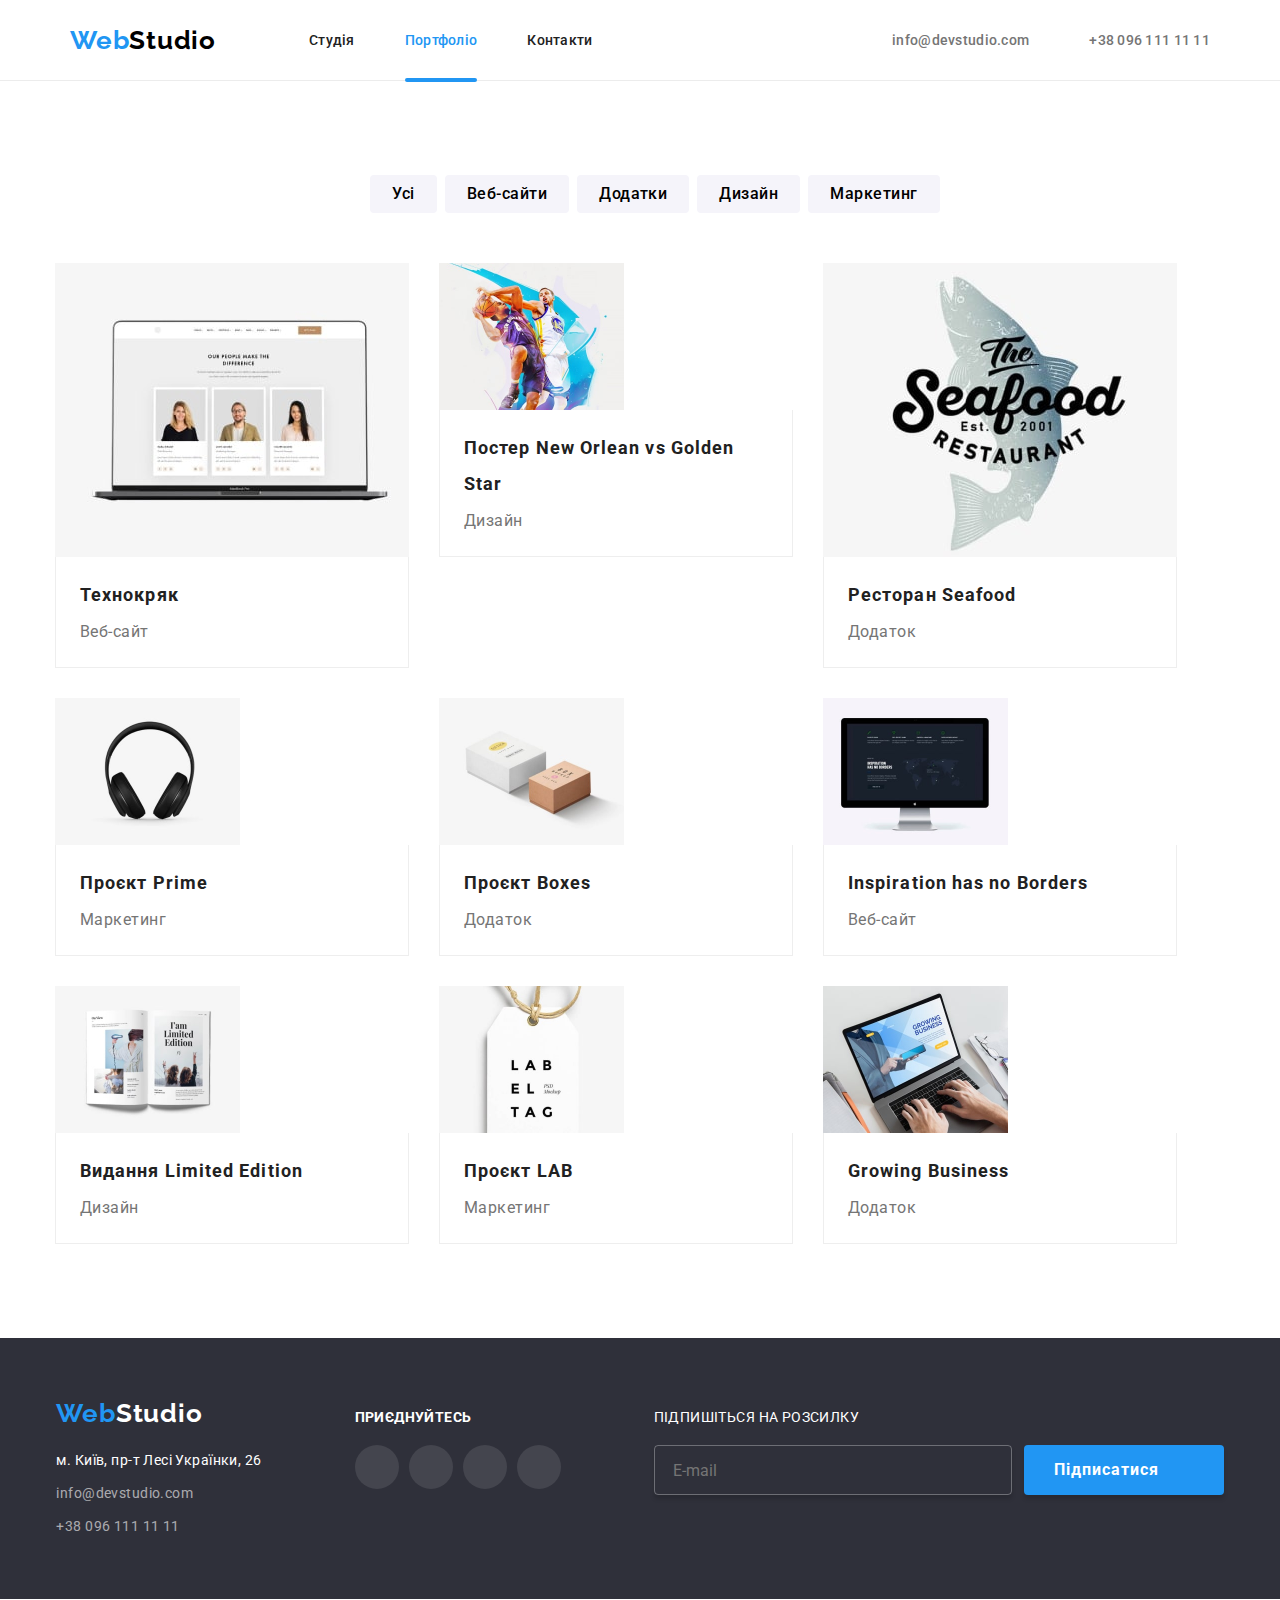
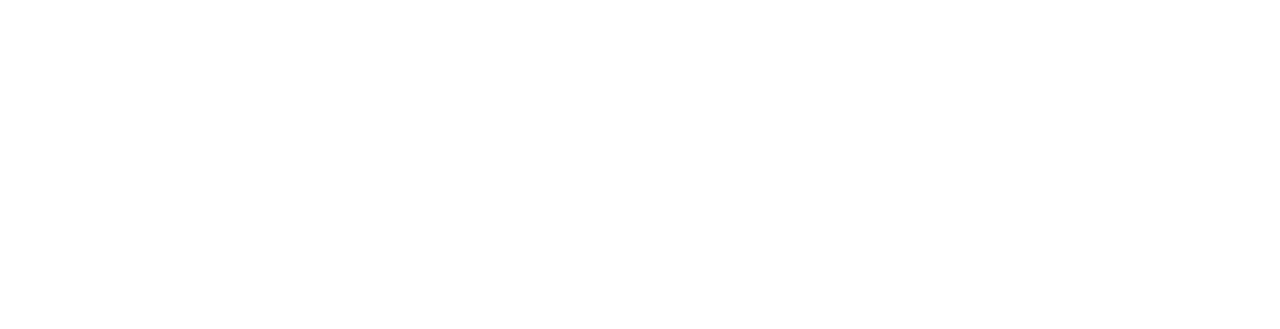
==== potfolio.html @ 46009d40 "udp img" ====
<!DOCTYPE html>
<html lang="uk">

<head>
  <meta charset="UTF-8" />
  <meta http-equiv="X-UA-Compatible" content="IE=edge" />
  <meta name="viewport" content="width=device-width, initial-scale=1.0" />
  <title>Portfolio</title>
  <link rel="preconnect" href="https://fonts.googleapis.com" />
  <link rel="preconnect" href="https://fonts.gstatic.com" crossorigin />
  <link href="https://fonts.googleapis.com/css2?family=Raleway:wght@700&family=Roboto:wght@400;500;700;900&display=swap"
    rel="stylesheet" />
  <link rel="stylesheet" href="https://cdnjs.cloudflare.com/ajax/libs/modern-normalize/1.1.0/modern-normalize.min.css">
  <link rel="stylesheet" href="./css/main.min.css" />
</head>

<body>
  <header class="header">
    <div class="container header__container">
      <nav class="nav">
        <a href="./index.html" class="logo"><span class="logo-element">Web</span>Studio</a>
        <ul class="nav__list">
          <li><a class="nav__link" href="./index.html">Студія</a></li>
          <li>
            <a class="nav__link nav__link--current" href="./potfolio.html">Портфоліо</a>
          </li>
          <li><a class="nav__link" href="">Контакти</a></li>
        </ul>
      </nav>
      <ul class="contacts list">
        <li class="contacts__item">
          <a class="contacts__link link" href="mailto:info@devstudio.com">
            <svg class="contacts__icon--mail" width="16" height="12">
              <use href="./images/icons.svg#icon-envelope"></use>
            </svg>info@devstudio.com</a>
        </li>
        <li class="contacts__item">
          <a class="contacts__link link phone" href="tel:+380961111111">
            <svg class="contacts__icon--phone" width="10" height="16">
              <use href="./images/icons.svg#icon-smartphone"></use>
            </svg>+38 096 111 11 11</a>
        </li>
      </ul>
    </div>
  </header>
  <main>
    <section class="portfolio">
      <div class="container">
        <div class="nav-list__wrap">
          <h1 class="hide">Портфоліо</h1>
          <ul class="nav-list">
            <li><button class="btn all" type="button">Усі</button></li>
            <li><button class="btn" type="button">Веб-сайти</button></li>
            <li><button class="btn" type="button">Додатки</button></li>
            <li><button class="btn" type="button">Дизайн</button></li>
            <li><button class="btn" type="button">Маркетинг</button></li>
          </ul>
        </div>
        <ul class="portfolio-list">
          <li class="portfolio-item">
            <a class="portfolio-link" href="#" target="_blank" rel="noopener noreferrer">

              <div class="img-box">
                <picture>
                  <source srcset="./images/portfolio/project-1-desk.jpg 1x,
                  ./images/portfolio/project-1-desk@2x.jpg 2x" media="(min-width: 1200px)">
                  <source srcset="./images/portfolio/project-1-tab.jpg 1x, 
                  ./images/portfolio/project-1-tab@2x.jpg 2x" media="(min-width: 768px)">
                  <source srcset="./images/portfolio/project-1-mob.jpg 1x,
                  ./images/portfolio/project-1-mob@2x.jpg 2x" media="(max-width: 767px)">
                  <img class="portfolio-img" src="./images/portfolio/project-1-mob@2x.jpg" alt="Приклад портфоліо-1" />
                </picture>

                <div class="overlay">
                  <p class="overlay-text">
                    Ресурс пропонує комплексні пропозиції з різним рівнем функціоналу та сервісів. Все це дозволить
                    відвідувачу отримати
                    вичерпні відомості про компанію чи приватну особу.
                  </p>
                </div>
              </div>

              <div class="portfolio-info">
                <h2 class="portfolio-title">Технокряк</h2>
                <p class="portfolio-text">Веб-сайт</p>
              </div>
            </a>
          </li>
          <li class="portfolio-item">
            <a class="portfolio-link" href="#" target="_blank" rel="noopener noreferrer">
              <div class="img-box">
                <picture>
                  <source srcset="./images/portfolio/project-2-desk.jpg 1x,
                  ./images/portfolio/project-2-desk.jpg 2x" media="(min-width: 1200px)">
                  <source srcset="./images/portfolio/project-2-tab.jpg 1x,
                  ./images/portfolio/project-2-tab@2x.jpg 2x" media="(min-width: 768px)">
                  <source srcset="./images/portfolio/project-2-mob.jpg 1x,
                  ./images/portfolio/project-2-mob@2x.jpg 2x" media="(max-width: 767px)">
                  <img class="portfolio-img" src="./images/portfolio/project-2-mob@2x.jpg" alt="Приклад портфоліо-2" />
                </picture>
                <div class="overlay">
                  <p class="overlay-text">
                    Ресурс пропонує комплексні пропозиції з різним рівнем функціоналу та сервісів. Все це дозволить
                    відвідувачу отримати
                    вичерпні відомості про компанію чи приватну особу.
                  </p>
                </div>
              </div>
              <div class="portfolio-info">
                <h2 class="portfolio-title">Постер New Orlean vs Golden Star</h2>
                <p class="portfolio-text">Дизайн</p>
              </div>
            </a>
          </li>
          <li class="portfolio-item">
            <a class="portfolio-link" href="#" target="_blank" rel="noopener noreferrer">
              <div class="img-box">
                <picture>
                  <source srcset="./images/portfolio/project-3-desk.jpg 1x,
                  ./images/portfolio/project-3-desk@2x.jpg 2x" media="(min-width: 1200px)">
                  <source srcset="./images/portfolio/project-3-tab.jpg 1x,
                  ./images/portfolio/project-3-tab@2x.jpg 2x" media="(min-width: 768px)">
                  <source srcset="./images/portfolio/project-3-mob.jpg 1x,
                  ./images/portfolio/project-3-mob@2x.jpg 2x" media="(max-width: 767px)">
                  <img class="portfolio-img" src="./images/portfolio/project-3-mob@2x.jpg" alt="Приклад портфоліо-3" />
                </picture>
                <div class="overlay">
                  <p class="overlay-text">
                    Ресурс пропонує комплексні пропозиції з різним рівнем функціоналу та сервісів. Все це дозволить
                    відвідувачу отримати
                    вичерпні відомості про компанію чи приватну особу.
                  </p>
                </div>
              </div>
              <div class="portfolio-info">
                <h2 class="portfolio-title">Ресторан Seafood</h2>
                <p class="portfolio-text">Додаток</p>
              </div>
            </a>
          </li>
          <li class="portfolio-item">
            <a class="portfolio-link" href="#" target="_blank" rel="noopener noreferrer">
              <div class="img-box">
                <picture>
                  <source srcset="./images/portfolio/project-4-desk.jpg 1x,
                                  ./images/portfolio/project-4-desk.jpg 2x" media="(min-width: 1200px)">
                  <source srcset="./images/portfolio/project-4-tab.jpg 1x,
                                  ./images/portfolio/project-4-tab@2x.jpg 2x" media="(min-width: 768px)">
                  <source srcset="./images/portfolio/project-4-mob.jpg 1x,
                                  ./images/portfolio/project-4-mob@2x.jpg 2x" media="(max-width: 767px)">
                  <img class="portfolio-img" src="./images/portfolio/project-4-mob@2x.jpg" alt="Приклад портфоліо-4" />
                </picture>
                <div class="overlay">
                  <p class="overlay-text">
                    Ресурс пропонує комплексні пропозиції з різним рівнем функціоналу та сервісів. Все це дозволить
                    відвідувачу отримати
                    вичерпні відомості про компанію чи приватну особу.
                  </p>
                </div>
              </div>
              <div class="portfolio-info">
                <h2 class="portfolio-title">Проєкт Prime</h2>
                <p class="portfolio-text">Маркетинг</p>
              </div>
            </a>
          </li>
          <li class="portfolio-item">
            <a class="portfolio-link" href="#" target="_blank" rel="noopener noreferrer">
              <div class="img-box">
                <picture>
                  <source srcset="./images/portfolio/project-5-desk.jpg 1x,
                                  ./images/portfolio/project-5-desk.jpg 2x" media="(min-width: 1200px)">
                  <source srcset="./images/portfolio/project-5-tab.jpg 1x,
                                  ./images/portfolio/project-5-tab@2x.jpg 2x" media="(min-width: 768px)">
                  <source srcset="./images/portfolio/project-5-mob.jpg 1x,
                                  ./images/portfolio/project-5-mob@2x.jpg 2x" media="(max-width: 767px)">
                  <img class="portfolio-img" src="./images/portfolio/project-5-mob@2x.jpg" alt="Приклад портфоліо-5" />
                </picture>
                <div class="overlay">
                  <p class="overlay-text">
                    Ресурс пропонує комплексні пропозиції з різним рівнем функціоналу та сервісів. Все це дозволить
                    відвідувачу отримати
                    вичерпні відомості про компанію чи приватну особу.
                  </p>
                </div>
              </div>
              <div class="portfolio-info">
                <h2 class="portfolio-title">Проєкт Boxes</h2>
                <p class="portfolio-text">Додаток</p>
              </div>
            </a>
          </li>
          <li class="portfolio-item">
            <a class="portfolio-link" href="#" target="_blank" rel="noopener noreferrer">
              <div class="img-box">
                <picture>
                  <source srcset="./images/portfolio/project-6-desk.jpg 1x,
                                  ./images/portfolio/project-6-desk.jpg 2x" media="(min-width: 1200px)">
                  <source srcset="./images/portfolio/project-6-tab.jpg 1x,
                                  ./images/portfolio/project-6-tab@2x.jpg 2x" media="(min-width: 768px)">
                  <source srcset="./images/portfolio/project-6-mob.jpg 1x,
                                  ./images/portfolio/project-6-mob@2x.jpg 2x" media="(max-width: 767px)">
                  <img class="portfolio-img" src="./images/portfolio/project-6-mob@2x.jpg" alt="Приклад портфоліо-6" />
                </picture>
                <div class="overlay">
                  <p class="overlay-text">
                    Ресурс пропонує комплексні пропозиції з різним рівнем функціоналу та сервісів. Все це дозволить
                    відвідувачу отримати
                    вичерпні відомості про компанію чи приватну особу.
                  </p>
                </div>
              </div>
              <div class="portfolio-info">
                <h2 class="portfolio-title">Inspiration has no Borders</h2>
                <p class="portfolio-text">Веб-сайт</p>
              </div>
            </a>
          </li>
          <li class="portfolio-item">
            <a class="portfolio-link" href="#" target="_blank" rel="noopener noreferrer">
              <div class="img-box">
                <picture>
                  <source srcset="./images/portfolio/project-7-desk.jpg 1x,
                                  ./images/portfolio/project-7-desk.jpg 2x" media="(min-width: 1200px)">
                  <source srcset="./images/portfolio/project-7-tab.jpg 1x,
                                  ./images/portfolio/project-7-tab@2x.jpg 2x" media="(min-width: 768px)">
                  <source srcset="./images/portfolio/project-7-mob.jpg 1x,
                                  ./images/portfolio/project-7-mob@2x.jpg 2x" media="(max-width: 767px)">
                  <img class="portfolio-img" src="./images/portfolio/project-7-mob@2x.jpg" alt="Приклад портфоліо-7" />
                </picture>
                <div class="overlay">
                  <p class="overlay-text">
                    Ресурс пропонує комплексні пропозиції з різним рівнем функціоналу та сервісів. Все це дозволить
                    відвідувачу отримати
                    вичерпні відомості про компанію чи приватну особу.
                  </p>
                </div>
              </div>
              <div class="portfolio-info">
                <h2 class="portfolio-title">Видання Limited Edition</h2>
                <p class="portfolio-text">Дизайн</p>
              </div>
            </a>
          </li>
          <li class="portfolio-item">
            <a class="portfolio-link" href="#" target="_blank" rel="noopener noreferrer">
              <div class="img-box">
                <picture>
                  <source srcset="./images/portfolio/project-8-desk.jpg 1x,
                                  ./images/portfolio/project-8-desk.jpg 2x" media="(min-width: 1200px)">
                  <source srcset="./images/portfolio/project-8-tab.jpg 1x,
                                  ./images/portfolio/project-8-tab@2x.jpg 2x" media="(min-width: 768px)">
                  <source srcset="./images/portfolio/project-8-mob.jpg 1x,
                                  ./images/portfolio/project-8-mob@2x.jpg 2x" media="(max-width: 767px)">
                  <img class="portfolio-img" src="./images/portfolio/project-8-mob@2x.jpg" alt="Приклад портфоліо-8" />
                </picture>
                <div class="overlay">
                  <p class="overlay-text">
                    Ресурс пропонує комплексні пропозиції з різним рівнем функціоналу та сервісів. Все це дозволить
                    відвідувачу отримати
                    вичерпні відомості про компанію чи приватну особу.
                  </p>
                </div>
              </div>
              <div class="portfolio-info">
                <h2 class="portfolio-title">Проєкт LAB</h2>
                <p class="portfolio-text">Маркетинг</p>
              </div>
            </a>
          </li>
          <li class="portfolio-item">
            <a class="portfolio-link" href="#" target="_blank" rel="noopener noreferrer">
              <div class="img-box">
                <picture>
                  <source srcset="./images/portfolio/project-9-desk.jpg 1x,
                                  ./images/portfolio/project-9-desk.jpg 2x" media="(min-width: 1200px)">
                  <source srcset="./images/portfolio/project-9-tab.jpg 1x,
                                  ./images/portfolio/project-9-tab@2x.jpg 2x" media="(min-width: 768px)">
                  <source srcset="./images/portfolio/project-9-mob.jpg 1x,
                                  ./images/portfolio/project-9-mob@2x.jpg 2x" media="(max-width: 767px)">
                  <img class="portfolio-img" src="./images/portfolio/project-9-mob@2x.jpg" alt="Приклад портфоліо-9" />
                </picture>
                <div class="overlay">
                  <p class="overlay-text">
                    Ресурс пропонує комплексні пропозиції з різним рівнем функціоналу та сервісів. Все це дозволить
                    відвідувачу отримати
                    вичерпні відомості про компанію чи приватну особу.
                  </p>
                </div>
              </div>
              <div class="portfolio-info">
                <h2 class="portfolio-title">Growing Business</h2>
                <p class="portfolio-text">Додаток</p>
              </div>
            </a>
          </li>
        </ul>
      </div>
    </section>
  </main>
  <footer>
    <div class="container footer-wrap">
      <div class="footer-address">
        <a href="./index.html" class="logo"><span class="logo-element">Web</span>Studio</a>
        <address>
          <ul>
            <li class="address-item">
              <a class="address-text" href="http://goo.gl/maps/aDWPR8k3EnFLF5JeA" target="_blank"
                rel="noopener noreferrer">м. Київ, пр-т Лесі Українки, 26</a>
            </li>
            <li class="address-item">
              <a class="address-link" href="mailto:info@devstudio.com">info@devstudio.com</a>
            </li>
            <li class="address-item">
              <a class="address-link" href="tel:+380961111111">+38 096 111 11 11</a>
            </li>
          </ul>
        </address>
      </div>
      <div class="footer-socials">
        <h3 class="footer-subtitle">приєднуйтесь</h3>
        <ul class="footer-socials-list">
          <li class="footer-socials-item">
            <a class="footer-socials-link" href="#" target="_blank" rel="noopener noreferrer">
              <svg class="footer-socials-icon">
                <use href="./images/icons.svg#icon-instagram"></use>
              </svg>
            </a>
          </li>
          <li class="footer-socials-item">
            <a class="footer-socials-link" href="#" target="_blank" rel="noopener noreferrer">
              <svg class="footer-socials-icon">
                <use href="./images/icons.svg#icon-twitter"></use>
              </svg>
            </a>
          </li>
          <li class="footer-socials-item">
            <a class="footer-socials-link" href="#" target="_blank" rel="noopener noreferrer">
              <svg class="footer-socials-icon">
                <use href="./images/icons.svg#icon-facebook"></use>
              </svg>
            </a>
          </li>
          <li class="footer-socials-item">
            <a class="footer-socials-link" href="#" target="_blank" rel="noopener noreferrer">
              <svg class="footer-socials-icon">
                <use href="./images/icons.svg#icon-linkedin"></use>
              </svg>
            </a>
          </li>
        </ul>
      </div>
      <!-- signup form  -->
      <div>
        <p class="footer-subtitle">Підпишіться на розсилку</p>
        <form class="signup-field" name="signup-form">
          <input type="email" aria-label="email" class="signup-input" name="email" placeholder="E-mail">
          <button class="signup-button" type="submit">Підписатися
            <svg class="sign-icon">
              <use href="./images/icons.svg#icon-send"></use>
            </svg>
          </button>
        </form>
      </div>
    </div>
  </footer>
</body>

</html>
---- css/main.min.css ----
ul{padding:0;margin:0;list-style-type:none}h1,h2,h3,h4,h5,h6,p{margin:0}img{display:block}a{text-decoration:none}.hide{border:0;clip:rect(1px, 1px, 1px, 1px);-webkit-clip-path:inset(50%);clip-path:inset(50%);height:1px;margin:-1px;overflow:hidden;padding:0;position:absolute;width:1px;word-wrap:normal !important}:root{--primary-bcg-color: #ffffff;--secondary-bcg-color: #f5f4fa;--accent-bcg-color: #2f303a;--accent: #2196f3;--border-element: #ECECEC;--border-second-element: #EEEEEE;--text-black-color: #000000;--text-grey-color: #212121;--text-lightgrey-color: #757575;--text-white-color: #ffffff;--text-white-opacity: rgba(255, 255, 255, 0.6);--elemnt-color: #AFB1B8;--elemnt-color-secondary: rgba(255, 255, 255, 0.1);--elemnt-white-color: #ffffff;--elemnt-grey-color: #757575;--backdrop-bg: rgba(0, 0, 0, 0.2);--overlay: rgba(33, 150, 243, 0.9)}body{background-color:var(--primary-bcg-color);color:var(--text-lightgrey-color);font-family:"Roboto",sans-serif}.container{width:100%;padding-left:15px;padding-right:15px;margin:0 auto}@media screen and (min-width: 480px){.container{width:480px}}@media screen and (min-width: 768px){.container{width:768px}}@media screen and (min-width: 1200px){.container{width:1200px}}.logo{margin-right:93px;color:var(--text-black-color);font-family:"Raleway",sans-serif;font-weight:700;font-size:24px;line-height:1.1666;letter-spacing:.03em}@media screen and (min-width: 1200px){.logo{font-weight:700;font-size:26px;line-height:1.1923;letter-spacing:.03em}}.logo-element{color:var(--accent)}footer .logo{display:-webkit-box;display:-ms-flexbox;display:flex;-webkit-box-pack:center;-ms-flex-pack:center;justify-content:center;margin-bottom:20px;margin-right:0;color:var(--text-white-color)}@media screen and (min-width: 1200px){footer .logo{display:block}}.hero__button{display:block;min-width:200px;height:50px;margin:0 auto;font-family:inherit;font-weight:700;font-size:16px;line-height:1.875;background-color:var(--accent);color:var(--text-white-color);border:none;cursor:pointer;border-radius:4px;-webkit-box-shadow:0px 4px 4px rgba(0,0,0,.15);box-shadow:0px 4px 4px rgba(0,0,0,.15)}.signup-button{display:-webkit-box;display:-ms-flexbox;display:flex;-webkit-box-align:center;-ms-flex-align:center;align-items:center;-webkit-box-pack:center;-ms-flex-pack:center;justify-content:center;min-width:200px;height:50px;margin:0;background:var(--accent);-webkit-box-shadow:0px 4px 4px rgba(0,0,0,.15);box-shadow:0px 4px 4px rgba(0,0,0,.15);border-radius:4px;border:rgba(0,0,0,0);font-family:inherit;font-weight:700;font-size:16px;line-height:1.875;text-align:center;letter-spacing:.06em;color:var(--text-white-color)}.close-btn{position:absolute;top:8px;right:8px;display:-webkit-box;display:-ms-flexbox;display:flex;width:30px;height:30px;-webkit-box-pack:center;-ms-flex-pack:center;justify-content:center;-webkit-box-align:center;-ms-flex-align:center;align-items:center;background-color:var(--primary-bcg-color);border:1px solid rgba(0,0,0,.1);border-radius:50%;cursor:pointer}.submit-button{display:block;min-width:200px;height:50px;margin:0;background:var(--accent);-webkit-box-shadow:0px 4px 4px rgba(0,0,0,.15);box-shadow:0px 4px 4px rgba(0,0,0,.15);border-radius:4px;border:rgba(0,0,0,0);font-family:inherit;font-weight:700;font-size:16px;line-height:1.875;text-align:center;letter-spacing:.06em;color:var(--text-white-color);cursor:pointer}.title{margin-bottom:30px;font-weight:700;font-size:28px;line-height:1.1428;letter-spacing:.03em;text-align:center;color:var(--text-grey-color)}@media screen and (min-width: 1200px){.title{margin-bottom:50px;font-weight:700;font-size:36px;line-height:1.1666;letter-spacing:.03em}}.icon-antenna::before{background-image:url(../images/antenna.svg);background-repeat:no-repeat;background-position:center}.icon-clock::before{background-image:url(../images/clock.svg);background-repeat:no-repeat;background-position:center}.icon-diagram::before{background-image:url(../images/diagram.svg);background-repeat:no-repeat;background-position:center}.icon-astronaut::before{background-image:url(../images/astronaut.svg);background-repeat:no-repeat;background-position:center}.sign-icon{margin-left:10px;width:24px;height:24px;fill:currentColor}.close-btn-icon{width:18px;height:18px;fill:currentColor;-webkit-transition-property:fill;transition-property:fill;-webkit-transition-duration:250ms;transition-duration:250ms;-webkit-transition-timing-function:cubic-bezier(0.4, 0, 0.2, 1);transition-timing-function:cubic-bezier(0.4, 0, 0.2, 1)}.close-btn-icon:hover,.close-btn-icon:focus{fill:var(--accent)}.modal-icon{position:absolute;left:12px;top:50%;-webkit-transition-property:fill;transition-property:fill;-webkit-transition-duration:250ms;transition-duration:250ms;-webkit-transition-timing-function:cubic-bezier(0.4, 0, 0.2, 1);transition-timing-function:cubic-bezier(0.4, 0, 0.2, 1)}.modal-input:focus+.modal-icon{fill:var(--accent)}.socials{display:-webkit-box;display:-ms-flexbox;display:flex;-webkit-box-pack:center;-ms-flex-pack:center;justify-content:center;gap:10px}.socials__item{width:44px;height:44px;border-radius:50%}.socials__link{width:100%;height:100%;display:-webkit-box;display:-ms-flexbox;display:flex;-webkit-box-align:center;-ms-flex-align:center;align-items:center;-webkit-box-pack:center;-ms-flex-pack:center;justify-content:center;color:var(--elemnt-color);border-radius:50%;-webkit-transition-property:background-color,color;transition-property:background-color,color;-webkit-transition-duration:250ms;transition-duration:250ms;-webkit-transition-timing-function:cubic-bezier(0.4, 0, 0.2, 1);transition-timing-function:cubic-bezier(0.4, 0, 0.2, 1)}.socials__link:hover,.socials__link:focus{background-color:var(--accent)}.socials__icon{width:20px;height:20px;fill:currentColor}.socials__link:hover .socials__icon,.socials__link:focus .socials__icon{fill:var(--elemnt-white-color)}.footer-socials-list{display:-webkit-box;display:-ms-flexbox;display:flex;gap:10px}.footer-socials-item{width:44px;height:44px}.footer-socials-link{display:block;width:100%;height:100%;display:-webkit-box;display:-ms-flexbox;display:flex;-webkit-box-align:center;-ms-flex-align:center;align-items:center;-webkit-box-pack:center;-ms-flex-pack:center;justify-content:center;border-radius:50%;background-color:var(--elemnt-color-secondary);-webkit-transition-property:background-color;transition-property:background-color;-webkit-transition-duration:250ms;transition-duration:250ms;-webkit-transition-timing-function:cubic-bezier(0.4, 0, 0.2, 1);transition-timing-function:cubic-bezier(0.4, 0, 0.2, 1)}.footer-socials-link:hover,.footer-socials-link:focus{background-color:var(--accent)}.footer-socials-icon{width:20px;height:20px;fill:var(--elemnt-white-color)}address{font-style:normal;font-weight:400;font-size:14px;line-height:1.7142;letter-spacing:.03em}@media screen and (min-width: 768px)and (max-width: 1199px){.footer-address{margin-right:165px}}.address-list{display:-webkit-box;display:-ms-flexbox;display:flex;-ms-flex-wrap:wrap;flex-wrap:wrap;-webkit-box-orient:vertical;-webkit-box-direction:normal;-ms-flex-direction:column;flex-direction:column;-webkit-box-align:center;-ms-flex-align:center;align-items:center}@media screen and (min-width: 1200px){.address-list{-webkit-box-align:normal;-ms-flex-align:normal;align-items:normal}}.address-text{color:var(--text-white-color)}.address-item{text-align:center}@media screen and (min-width: 1200px){.address-item{text-align:start}}.address-item:not(:last-child){margin-bottom:9px}.address-link{color:var(--text-white-opacity)}address a{-webkit-transition-property:color;transition-property:color;-webkit-transition-duration:250ms;transition-duration:250ms;-webkit-transition-timing-function:cubic-bezier(0.4, 0, 0.2, 1);transition-timing-function:cubic-bezier(0.4, 0, 0.2, 1)}address a:hover,address a:focus,address a:active{color:var(--accent)}.signup-wrap{width:100%}@media screen and (min-width: 480px){.signup-wrap{width:450px;display:-webkit-box;display:-ms-flexbox;display:flex;-ms-flex-wrap:wrap;flex-wrap:wrap;-webkit-box-pack:center;-ms-flex-pack:center;justify-content:center}}@media screen and (min-width: 1200px){.signup-wrap{width:570px;-webkit-box-pack:normal;-ms-flex-pack:normal;justify-content:normal}}.signup-field{position:relative;display:-webkit-box;display:-ms-flexbox;display:flex;-ms-flex-wrap:wrap;flex-wrap:wrap;-webkit-box-pack:center;-ms-flex-pack:center;justify-content:center;gap:20px}@media screen and (min-width: 1200px){.signup-field{-ms-flex-wrap:nowrap;flex-wrap:nowrap;gap:12px}}.signup-input{width:100%;height:50px;background-color:rgba(0,0,0,0);border:1px solid rgba(255,255,255,.3);-webkit-box-shadow:0px 4px 4px rgba(0,0,0,.15);box-shadow:0px 4px 4px rgba(0,0,0,.15);border-radius:4px}.signup-input::-webkit-input-placeholder{padding-top:15px;padding-bottom:15px;padding-left:16px}.signup-input::-moz-placeholder{padding-top:15px;padding-bottom:15px;padding-left:16px}.signup-input:-ms-input-placeholder{padding-top:15px;padding-bottom:15px;padding-left:16px}.signup-input::-ms-input-placeholder{padding-top:15px;padding-bottom:15px;padding-left:16px}.signup-input::placeholder{padding-top:15px;padding-bottom:15px;padding-left:16px}@media screen and (min-width: 480px){.signup-input{width:450px}}@media screen and (min-width: 1200px){.signup-input{width:358px}}@media screen and (min-width: 768px){.mobile-menu__wrap{display:none}}.mobile-menu__container{display:-webkit-box;display:-ms-flexbox;display:flex;-webkit-box-orient:vertical;-webkit-box-direction:normal;-ms-flex-direction:column;flex-direction:column;-webkit-box-pack:justify;-ms-flex-pack:justify;justify-content:space-between;position:fixed;width:100vw;height:100vh;top:0;left:0;background-color:#fff;padding-top:48px;padding-bottom:48px;padding-left:40px;overflow:auto}.mob-nav__item{margin-bottom:32px}.mob-nav__link{font-weight:500;font-size:40px;line-height:1.175;letter-spacing:.02em;color:var(--text-grey-color)}.mob-nav__link--current{color:var(--accent)}.mob-contacts__wrap{display:-webkit-box;display:-ms-flexbox;display:flex;-webkit-box-orient:vertical;-webkit-box-direction:normal;-ms-flex-direction:column;flex-direction:column;gap:64px}.mob-contacts__item:not(:last-child){margin-bottom:32px}.mob-contacts__link--phone{font-weight:500;font-size:34px;line-height:1.1764;letter-spacing:.02em;color:var(--accent)}.mob-contacts__link--mail{font-weight:500;font-size:24px;line-height:1.1666;letter-spacing:.02em;color:var(--text-lightgrey-color)}.mob-contacts__icon:active{fill:var(--accent)}.mob-socials{display:-webkit-box;display:-ms-flexbox;display:flex}.mob-socials__link{display:block;padding-right:10px;border-right:1px solid rgba(33,33,33,.2);font-weight:500;font-size:18px;line-height:1.2222;letter-spacing:.02em;color:var(--accent)}.mob-socials__item:not(:first-child){padding-left:10px}.mobile-menu__button--open,.mobile-menu__button--close{position:absolute;top:10px;right:15px;border:none;background-color:rgba(0,0,0,0);display:block;-webkit-box-pack:center;-ms-flex-pack:center;justify-content:center;padding:0;margin:0;cursor:pointer}.is-hidden{opacity:0;pointer-events:none;visibility:hidden}.backdrop{position:fixed;top:0;left:0;width:100%;height:100%;background-color:var(--backdrop-bg);-webkit-transition:opacity 250ms cubic-bezier(0.4, 0, 0.2, 1),visibility 250ms cubic-bezier(0.4, 0, 0.2, 1);transition:opacity 250ms cubic-bezier(0.4, 0, 0.2, 1),visibility 250ms cubic-bezier(0.4, 0, 0.2, 1)}.backdrop.is-hidden{opacity:0;pointer-events:none;visibility:hidden}.modal{position:absolute;min-width:100%;top:50%;left:50%;-webkit-transform:translate(-50%, -50%) scale(1);transform:translate(-50%, -50%) scale(1);-webkit-transition:-webkit-transform 250ms cubic-bezier(0.4, 0, 0.2, 1);transition:-webkit-transform 250ms cubic-bezier(0.4, 0, 0.2, 1);transition:transform 250ms cubic-bezier(0.4, 0, 0.2, 1);transition:transform 250ms cubic-bezier(0.4, 0, 0.2, 1), -webkit-transform 250ms cubic-bezier(0.4, 0, 0.2, 1);background-color:var(--primary-bcg-color);-webkit-box-shadow:0px 1px 3px rgba(0,0,0,.12),0px 1px 1px rgba(0,0,0,.14),0px 2px 1px rgba(0,0,0,.2);box-shadow:0px 1px 3px rgba(0,0,0,.12),0px 1px 1px rgba(0,0,0,.14),0px 2px 1px rgba(0,0,0,.2);border-radius:4px}@media screen and (min-width: 480px){.modal{min-width:450px;min-height:609px;padding:40px}}@media screen and (min-width: 1200px){.modal{width:528px;min-height:581px;padding-top:40px;padding-bottom:40px;padding-left:41px;padding-right:39px}}.backdrop.is-hidden .modal{-webkit-transform:translate(-50%, -50%) scale(0);transform:translate(-50%, -50%) scale(0)}textarea{resize:none}.modal-title{display:block;margin-right:auto;margin-left:auto;margin-bottom:12px;font-family:inherit;font-weight:700;font-size:20px;line-height:1.15;text-align:center;letter-spacing:.03em;color:var(--text-grey-color)}.form-field{position:relative;display:-webkit-box;display:-ms-flexbox;display:flex;-webkit-box-orient:vertical;-webkit-box-direction:normal;-ms-flex-direction:column;flex-direction:column;margin-bottom:10px}.form-field input{padding-top:11px;padding-bottom:11px;padding-left:42px;padding-right:12px;border:1px solid rgba(33,33,33,.2);border-radius:4px;cursor:pointer;outline:rgba(0,0,0,0)}.form-label{margin-bottom:4px;font-family:inherit;font-weight:400;font-size:12px;line-height:1.1666;letter-spacing:.01em;color:var(--text-lightgrey-color)}.modal-input{-webkit-transition-property:border-color;transition-property:border-color;-webkit-transition-duration:250ms;transition-duration:250ms;-webkit-transition-timing-function:cubic-bezier(0.4, 0, 0.2, 1);transition-timing-function:cubic-bezier(0.4, 0, 0.2, 1)}.modal-input:focus{border-color:var(--accent)}.form-textarea{min-height:120px;padding-top:12px;padding-bottom:12px;padding-left:16px;padding-right:16px;border:1px solid rgba(33,33,33,.2);border-radius:4px;outline:rgba(0,0,0,0);-webkit-transition-property:border-color;transition-property:border-color;-webkit-transition-duration:250ms;transition-duration:250ms;-webkit-transition-timing-function:cubic-bezier(0.4, 0, 0.2, 1);transition-timing-function:cubic-bezier(0.4, 0, 0.2, 1)}@media screen and (min-width: 480px){.form-textarea{min-width:370px}}.form-textarea::-webkit-input-placeholder{font-family:inherit;font-weight:400;font-size:12px;line-height:1.1666;letter-spacing:.01em;color:rgba(117,117,117,.5)}.form-textarea::-moz-placeholder{font-family:inherit;font-weight:400;font-size:12px;line-height:1.1666;letter-spacing:.01em;color:rgba(117,117,117,.5)}.form-textarea:-ms-input-placeholder{font-family:inherit;font-weight:400;font-size:12px;line-height:1.1666;letter-spacing:.01em;color:rgba(117,117,117,.5)}.form-textarea::-ms-input-placeholder{font-family:inherit;font-weight:400;font-size:12px;line-height:1.1666;letter-spacing:.01em;color:rgba(117,117,117,.5)}.form-textarea::placeholder{font-family:inherit;font-weight:400;font-size:12px;line-height:1.1666;letter-spacing:.01em;color:rgba(117,117,117,.5)}.form-textarea:focus{border-color:var(--accent)}.form-submit{display:-webkit-box;display:-ms-flexbox;display:flex;-webkit-box-pack:center;-ms-flex-pack:center;justify-content:center}.form-policy{display:-webkit-box;display:-ms-flexbox;display:flex;max-width:369px;height:24px;margin-top:20px;margin-bottom:20px;-webkit-box-pack:center;-ms-flex-pack:center;justify-content:center;-webkit-box-align:center;-ms-flex-align:center;align-items:center}@media screen and (min-width: 1200px){.form-policy{max-width:423px}}.label-policy{display:-webkit-box;display:-ms-flexbox;display:flex;-webkit-box-align:center;-ms-flex-align:center;align-items:center;-webkit-box-pack:center;-ms-flex-pack:center;justify-content:center;gap:8px;margin-left:0;font-family:inherit;font-weight:400;font-size:12px;line-height:1.1666;letter-spacing:.03em;color:var(--text-lightgrey-color)}.label-policy span{display:-webkit-box;display:-ms-flexbox;display:flex;-webkit-box-align:center;-ms-flex-align:center;align-items:center;-webkit-box-pack:center;-ms-flex-pack:center;justify-content:center;width:16px;height:15px;border:2px solid #212121;border-radius:2px;fill:rgba(0,0,0,0);-webkit-transition-property:border,background-color,fill;transition-property:border,background-color,fill;-webkit-transition-duration:250ms;transition-duration:250ms;-webkit-transition-timing-function:cubic-bezier(0.4, 0, 0.2, 1);transition-timing-function:cubic-bezier(0.4, 0, 0.2, 1)}@media screen and (min-width: 1200px){.label-policy{font-size:14px;line-height:1.7142}}.policy-checkbox:checked+.label-policy span{border:none;background-color:var(--accent);fill:var(--primary-bcg-color)}.link-policy{color:var(--accent)}.header{position:relative;font-weight:500;font-size:14px;line-height:1.1428;letter-spacing:.02em;border-bottom:1px solid var(--border-element)}.header__container{display:-webkit-box;display:-ms-flexbox;display:flex;-webkit-box-align:center;-ms-flex-align:center;align-items:center;height:60px;width:100%}@media screen and (min-width: 480px){.header__container{width:480px}}@media screen and (min-width: 768px){.header__container{width:768px;height:80px}}@media screen and (min-width: 1200px){.header__container{width:1170px;height:80px}}.nav{display:-webkit-box;display:-ms-flexbox;display:flex;-webkit-box-align:center;-ms-flex-align:center;align-items:center}.nav__list{display:none;gap:50px;-webkit-box-align:center;-ms-flex-align:center;align-items:center}@media screen and (min-width: 768px){.nav__list{display:-webkit-box;display:-ms-flexbox;display:flex}}.nav__link{display:block;padding-top:32px;padding-bottom:32px;color:var(--text-grey-color);-webkit-transition-property:color;transition-property:color;-webkit-transition-duration:250ms;transition-duration:250ms;-webkit-transition-timing-function:cubic-bezier(0.4, 0, 0.2, 1);transition-timing-function:cubic-bezier(0.4, 0, 0.2, 1)}.nav__link:hover,.nav__link:focus,.nav__link:active{color:var(--accent)}.nav__link--current{color:var(--accent);position:relative}.nav__link--current::after{position:absolute;left:0;bottom:-2px;content:"";width:100%;height:4px;background-color:var(--accent);border-radius:2px}.contacts{display:none;margin-left:auto}@media screen and (min-width: 768px){.contacts{display:-webkit-box;display:-ms-flexbox;display:flex;-webkit-box-orient:vertical;-webkit-box-direction:normal;-ms-flex-direction:column;flex-direction:column;gap:10px}}@media screen and (min-width: 1200px){.contacts{display:-webkit-box;display:-ms-flexbox;display:flex;-webkit-box-orient:horizontal;-webkit-box-direction:normal;-ms-flex-direction:row;flex-direction:row}}.contacts__link{display:-webkit-box;display:-ms-flexbox;display:flex;-webkit-box-align:center;-ms-flex-align:center;align-items:center;color:--elemnt-grey-color}.contacts__icon--mail{fill:currentColor}@media screen and (min-width: 768px){.contacts__icon--mail{width:14px;height:10px;margin-right:8px}}@media screen and (min-width: 1200px){.contacts__icon--mail{width:16px;height:12px;margin-right:10px}}.contacts__icon--phone{fill:currentColor}@media screen and (min-width: 768px){.contacts__icon--phone{width:10px;height:14px;margin-right:8px}}@media screen and (min-width: 1200px){.contacts__icon--phone{width:10px;height:16px;margin-right:10px}}.contacts .link{color:var(--text-lightgrey-color);-webkit-transition-property:color;transition-property:color;-webkit-transition-duration:250ms;transition-duration:250ms;-webkit-transition-timing-function:cubic-bezier(0.4, 0, 0.2, 1);transition-timing-function:cubic-bezier(0.4, 0, 0.2, 1)}.contacts .link:hover,.contacts .link:focus,.contacts .link:active{color:var(--accent)}@media screen and (min-width: 768px){.contacts .link{font-weight:500;font-size:12px;line-height:1.1666;letter-spacing:.02em}}@media screen and (min-width: 1200px){.contacts .link{font-weight:500;font-size:14px;line-height:1.1428;letter-spacing:.02em}}.phone{margin-left:30px}@media screen and (min-width: 768px)and (max-width: 1199px){.phone{margin-left:0}}.hero{padding-top:118px;padding-bottom:118px;background:var(--accent-bcg-color)}@media screen and (min-width: 1200px){.hero{padding-top:200px;padding-bottom:280px}}.hero__container{width:100%}@media screen and (min-width: 480px){.hero__container{min-width:480px}}@media screen and (min-width: 1200px){.hero__container{max-width:698px}}.hero__overlay{width:100%;margin-left:auto;margin-right:auto;background-image:-webkit-gradient(linear, left top, right top, from(rgba(47, 48, 58, 0.4)), to(rgba(47, 48, 58, 0.4))),url(../images/hero-bg-mob.jpg);background-image:linear-gradient(to right, rgba(47, 48, 58, 0.4), rgba(47, 48, 58, 0.4)),url(../images/hero-bg-mob.jpg);background-repeat:no-repeat;background-position:center;background-size:cover}@media(min-device-pixel-ratio: 2),(-webkit-min-device-pixel-ratio: 2),(min-resolution: 192dpi),(min-resolution: 2dppx){.hero__overlay{background-image:-webkit-gradient(linear, left top, right top, from(rgba(47, 48, 58, 0.4)), to(rgba(47, 48, 58, 0.4))),url(../images/hero-bg-mob@2x.jpg);background-image:linear-gradient(to right, rgba(47, 48, 58, 0.4), rgba(47, 48, 58, 0.4)),url(../images/hero-bg-mob@2x.jpg)}}@media screen and (min-width: 768px){.hero__overlay{background-image:-webkit-gradient(linear, left top, right top, from(rgba(47, 48, 58, 0.4)), to(rgba(47, 48, 58, 0.4))),url(../images/hero-bg-tab.jpg);background-image:linear-gradient(to right, rgba(47, 48, 58, 0.4), rgba(47, 48, 58, 0.4)),url(../images/hero-bg-tab.jpg)}}@media screen and (min-width: 768px)and (min-device-pixel-ratio: 2),screen and (min-width: 768px)and (-webkit-min-device-pixel-ratio: 2),screen and (min-width: 768px)and (min-resolution: 192dpi),screen and (min-width: 768px)and (min-resolution: 2dppx){.hero__overlay{background-image:-webkit-gradient(linear, left top, right top, from(rgba(47, 48, 58, 0.4)), to(rgba(47, 48, 58, 0.4))),url(../images/hero-bg-tab@2x.jpg);background-image:linear-gradient(to right, rgba(47, 48, 58, 0.4), rgba(47, 48, 58, 0.4)),url(../images/hero-bg-tab@2x.jpg)}}@media screen and (min-width: 1200px){.hero__overlay{max-width:1600px;background-image:-webkit-gradient(linear, left top, right top, from(rgba(47, 48, 58, 0.4)), to(rgba(47, 48, 58, 0.4))),url(../images/hero-bg-desk.jpg);background-image:linear-gradient(to right, rgba(47, 48, 58, 0.4), rgba(47, 48, 58, 0.4)),url(../images/hero-bg-desk.jpg)}}@media screen and (min-width: 1200px)and (min-device-pixel-ratio: 2),screen and (min-width: 1200px)and (-webkit-min-device-pixel-ratio: 2),screen and (min-width: 1200px)and (min-resolution: 192dpi),screen and (min-width: 1200px)and (min-resolution: 2dppx){.hero__overlay{background-image:-webkit-gradient(linear, left top, right top, from(rgba(47, 48, 58, 0.4)), to(rgba(47, 48, 58, 0.4))),url(../images/hero-bg-desk@2x.jpg);background-image:linear-gradient(to right, rgba(47, 48, 58, 0.4), rgba(47, 48, 58, 0.4)),url(../images/hero-bg-desk@2x.jpg)}}.hero__title{width:100%;margin-left:auto;margin-right:auto;margin-bottom:30px;font-weight:900;font-size:26px;line-height:1.65;letter-spacing:.06em;text-align:center;text-transform:uppercase;color:var(--text-white-color)}@media screen and (min-width: 480px){.hero__title{width:360px}}@media screen and (min-width: 1200px){.hero__title{width:696px;font-weight:900;font-size:44px;line-height:1.3636}}.advantages{padding-top:60px;padding-bottom:60px}@media screen and (min-width: 1200px){.advantages{padding-top:94px;padding-bottom:94px}}.advantages__list{display:-webkit-box;display:-ms-flexbox;display:flex;-ms-flex-wrap:wrap;flex-wrap:wrap;gap:30px}@media screen and (min-width: 1200px){.advantages__list{-ms-flex-wrap:nowrap;flex-wrap:nowrap}}.advantages__item{width:100%}@media screen and (min-width: 768px){.advantages__item{-ms-flex-preferred-size:calc((100% - 30px)/2);flex-basis:calc((100% - 30px)/2)}}.advantages__item::before{display:block;margin-bottom:30px;content:"";height:120px;background-color:var(--secondary-bcg-color)}.advantages__subtitle{text-align:center;margin-bottom:10px;font-weight:700;font-size:14px;line-height:1.1428;letter-spacing:.03em;text-transform:uppercase;color:var(--text-grey-color)}.advantages__text{font-size:14px;line-height:1.7142;letter-spacing:.03em;color:var(--text-lightgrey-color)}.activities{display:none;padding-bottom:94px}@media screen and (min-width: 1200px){.activities{display:-webkit-box;display:-ms-flexbox;display:flex}}.activities__list{display:-webkit-box;display:-ms-flexbox;display:flex;gap:30px}.activities__box{position:relative}.activities__label{position:absolute;bottom:0;padding:27px;width:370px;height:70px;background-color:rgba(47,48,58,.8)}.activities__title{font-weight:700;font-size:14px;line-height:1.1428;letter-spacing:.03em;color:var(--text-white-color);text-transform:uppercase;text-align:center}.team{padding-top:60px;padding-bottom:60px;background-color:var(--secondary-bcg-color)}@media screen and (min-width: 1200px){.team{padding-top:94px;padding-bottom:94px}}.team__img{width:100%;height:auto}.team__list{display:-webkit-box;display:-ms-flexbox;display:flex;-ms-flex-wrap:wrap;flex-wrap:wrap;-webkit-box-pack:center;-ms-flex-pack:center;justify-content:center;gap:30px}@media screen and (min-width: 1200px){.team__list{-ms-flex-wrap:nowrap;flex-wrap:nowrap}}.team__item{background-color:var(--primary-bcg-color);-webkit-box-shadow:0px 1px 3px rgba(0,0,0,.12),0px 1px 1px rgba(0,0,0,.14),0px 2px 1px rgba(0,0,0,.2);box-shadow:0px 1px 3px rgba(0,0,0,.12),0px 1px 1px rgba(0,0,0,.14),0px 2px 1px rgba(0,0,0,.2);border-radius:0px 0px 4px 4px}@media screen and (min-width: 480px){.team__item{width:100%}}@media screen and (min-width: 768px){.team__item{-ms-flex-preferred-size:calc((100% - 30px)/2);flex-basis:calc((100% - 30px)/2)}}.team__info{padding-top:30px;padding-bottom:30px}.team__name{display:block;margin-bottom:10px;font-weight:500;font-size:16px;line-height:1.1875;text-align:center;letter-spacing:.03em;color:var(--text-grey-color)}.team__position{margin-bottom:16px;font-size:16px;line-height:1.1875;text-align:center;letter-spacing:.03em;color:var(--text-lightgrey-color)}.clients{padding-top:60px;padding-bottom:60px}@media screen and (min-width: 1200px){.clients{padding-top:94px;padding-bottom:94px}}.clients-list{display:-webkit-box;display:-ms-flexbox;display:flex;-ms-flex-wrap:wrap;flex-wrap:wrap;-webkit-box-pack:center;-ms-flex-pack:center;justify-content:center;gap:30px}@media screen and (min-width: 1200px){.clients-list{-ms-flex-wrap:nowrap;flex-wrap:nowrap}}.clients-item{height:92px}@media screen and (min-width: 480px){.clients-item{-ms-flex-preferred-size:calc((100% - 30px)/2);flex-basis:calc((100% - 30px)/2)}}@media screen and (min-width: 768px){.clients-item{-ms-flex-preferred-size:calc((100% - 60px)/3);flex-basis:calc((100% - 60px)/3)}}@media screen and (min-width: 1200px){.clients-item{width:170px}}.clients-icon{width:106px;height:60px;fill:currentColor}.clients-link{width:100%;height:100%;display:-webkit-box;display:-ms-flexbox;display:flex;-webkit-box-align:center;-ms-flex-align:center;align-items:center;-webkit-box-pack:center;-ms-flex-pack:center;justify-content:center;color:var(--elemnt-color);border:1px solid var(--elemnt-color);border-radius:4px;-webkit-transition-property:color,border;transition-property:color,border;-webkit-transition-duration:250ms;transition-duration:250ms;-webkit-transition-timing-function:cubic-bezier(0.4, 0, 0.2, 1);transition-timing-function:cubic-bezier(0.4, 0, 0.2, 1)}.clients-link:hover,.clients-link:focus{border:1px solid var(--accent);color:var(--accent)}footer a{text-decoration:none}footer{padding-top:60px;padding-bottom:60px;background-color:var(--accent-bcg-color)}.footer-wrap{display:-webkit-box;display:-ms-flexbox;display:flex;-ms-flex-wrap:wrap;flex-wrap:wrap;-webkit-box-pack:center;-ms-flex-pack:center;justify-content:center;-webkit-box-align:baseline;-ms-flex-align:baseline;align-items:baseline;gap:60px}@media screen and (min-width: 1200px){.footer-wrap{-ms-flex-wrap:nowrap;flex-wrap:nowrap;gap:93px}}.footer-subtitle{display:-webkit-box;display:-ms-flexbox;display:flex;-webkit-box-pack:center;-ms-flex-pack:center;justify-content:center;margin-bottom:20px;font-style:Bold;font-size:14px;line-height:1,1428;text-transform:uppercase;letter-spacing:.03em;color:var(--text-white-color)}@media screen and (min-width: 1200px){.footer-subtitle{-webkit-box-pack:normal;-ms-flex-pack:normal;justify-content:normal}}.nav-list__wrap{max-width:350px}@media screen and (min-width: 768px){.nav-list__wrap{min-width:768px}}@media screen and (min-width: 1200px){.nav-list__wrap{min-width:1200px}}.nav-list{display:-webkit-box;display:-ms-flexbox;display:flex;-webkit-box-pack:start;-ms-flex-pack:start;justify-content:flex-start;-ms-flex-wrap:wrap;flex-wrap:wrap;row-gap:15px;-webkit-column-gap:8px;-moz-column-gap:8px;column-gap:8px;margin-bottom:40px}@media screen and (min-width: 768px){.nav-list{-ms-flex-wrap:nowrap;flex-wrap:nowrap;-webkit-box-pack:center;-ms-flex-pack:center;justify-content:center;gap:8px;margin-right:auto;margin-left:auto;margin-bottom:50px}}.btn{display:block;padding-top:6px;padding-right:22px;padding-bottom:6px;padding-left:22px;font-family:inherit;font-weight:500;font-size:16px;line-height:1.625;text-align:center;letter-spacing:.03em;background-color:var(--secondary-bcg-color);border:none;border-radius:4px;cursor:pointer;-webkit-transition:background-color 250ms cubic-bezier(0.4, 0, 0.2, 1),color 250ms cubic-bezier(0.4, 0, 0.2, 1),-webkit-box-shadow 250ms cubic-bezier(0.4, 0, 0.2, 1);transition:background-color 250ms cubic-bezier(0.4, 0, 0.2, 1),color 250ms cubic-bezier(0.4, 0, 0.2, 1),-webkit-box-shadow 250ms cubic-bezier(0.4, 0, 0.2, 1);transition:background-color 250ms cubic-bezier(0.4, 0, 0.2, 1),color 250ms cubic-bezier(0.4, 0, 0.2, 1),box-shadow 250ms cubic-bezier(0.4, 0, 0.2, 1);transition:background-color 250ms cubic-bezier(0.4, 0, 0.2, 1),color 250ms cubic-bezier(0.4, 0, 0.2, 1),box-shadow 250ms cubic-bezier(0.4, 0, 0.2, 1),-webkit-box-shadow 250ms cubic-bezier(0.4, 0, 0.2, 1)}.btn .all{padding-top:6px;padding-right:25px;padding-bottom:6px;padding-left:25px}.btn:hover,.btn:focus{background-color:var(--accent);color:var(--text-white-color);-webkit-box-shadow:0px 3px 1px rgba(0,0,0,.1),0px 1px 2px rgba(0,0,0,.08),0px 2px 2px rgba(0,0,0,.12);box-shadow:0px 3px 1px rgba(0,0,0,.1),0px 1px 2px rgba(0,0,0,.08),0px 2px 2px rgba(0,0,0,.12)}.portfolio{padding-top:94px;padding-bottom:94px}.portfolio-list{display:-webkit-box;display:-ms-flexbox;display:flex;-ms-flex-wrap:wrap;flex-wrap:wrap;gap:30px}@media screen and (min-width: 768px){.portfolio-list{-ms-flex-preferred-size:calc((100% - 60px)/2);flex-basis:calc((100% - 60px)/2)}}.portfolio-item{width:100%;background-color:var(--primary-bcg-color)}@media screen and (min-width: 480px){.portfolio-item{width:450px}}@media screen and (min-width: 768px){.portfolio-item{width:354px}}@media screen and (min-width: 1200px){.portfolio-item{max-width:370px}}.portfolio-info{padding:20px 24px;border-right:1px solid var(--border-second-element);border-bottom:1px solid var(--border-second-element);border-left:1px solid var(--border-second-element)}@media screen and (min-width: 768px){.portfolio-info{-webkit-box-flex:1;-ms-flex-positive:1;flex-grow:1}}.portfolio-title{margin-bottom:4px;font-weight:700;font-size:18px;line-height:2;letter-spacing:.06em;color:var(--text-grey-color)}.portfolio-text{font-size:16px;line-height:1.875;letter-spacing:.03em;color:var(--text-lightgrey-color)}.portfolio-link{display:block;text-decoration:none;-webkit-transition:-webkit-box-shadow 250ms cubic-bezier(0.4, 0, 0.2, 1);transition:-webkit-box-shadow 250ms cubic-bezier(0.4, 0, 0.2, 1);transition:box-shadow 250ms cubic-bezier(0.4, 0, 0.2, 1);transition:box-shadow 250ms cubic-bezier(0.4, 0, 0.2, 1), -webkit-box-shadow 250ms cubic-bezier(0.4, 0, 0.2, 1)}.portfolio-link:hover,.portfolio-link:focus{-webkit-box-shadow:1px 4px 6px 0px rgba(0,0,0,.16),0px 4px 4px 0px rgba(0,0,0,.06),0px 1px 1px 0px rgba(0,0,0,.12);box-shadow:1px 4px 6px 0px rgba(0,0,0,.16),0px 4px 4px 0px rgba(0,0,0,.06),0px 1px 1px 0px rgba(0,0,0,.12)}@media screen and (min-width: 768px){.portfolio-link{display:-webkit-box;display:-ms-flexbox;display:flex;-webkit-box-orient:vertical;-webkit-box-direction:normal;-ms-flex-direction:column;flex-direction:column;height:100%}}@media screen and (min-width: 1200px){.portfolio-link{display:block}}.img-box{position:relative;overflow:hidden}.overlay{position:absolute;top:0;left:0;width:100%;height:100%;padding:63px 24px;background-color:var(--overlay);-webkit-transform:translateY(101%);transform:translateY(101%);-webkit-transition:-webkit-transform 250ms cubic-bezier(0.4, 0, 0.2, 1);transition:-webkit-transform 250ms cubic-bezier(0.4, 0, 0.2, 1);transition:transform 250ms cubic-bezier(0.4, 0, 0.2, 1);transition:transform 250ms cubic-bezier(0.4, 0, 0.2, 1), -webkit-transform 250ms cubic-bezier(0.4, 0, 0.2, 1)}.portfolio-link:hover .overlay,.portfolio-link:focus .overlay{-webkit-transform:translateY(0);transform:translateY(0)}.overlay-text{font-size:18px;line-height:1.555;letter-spacing:.03em;color:var(--text-white-color)}/*# sourceMappingURL=main.min.css.map */
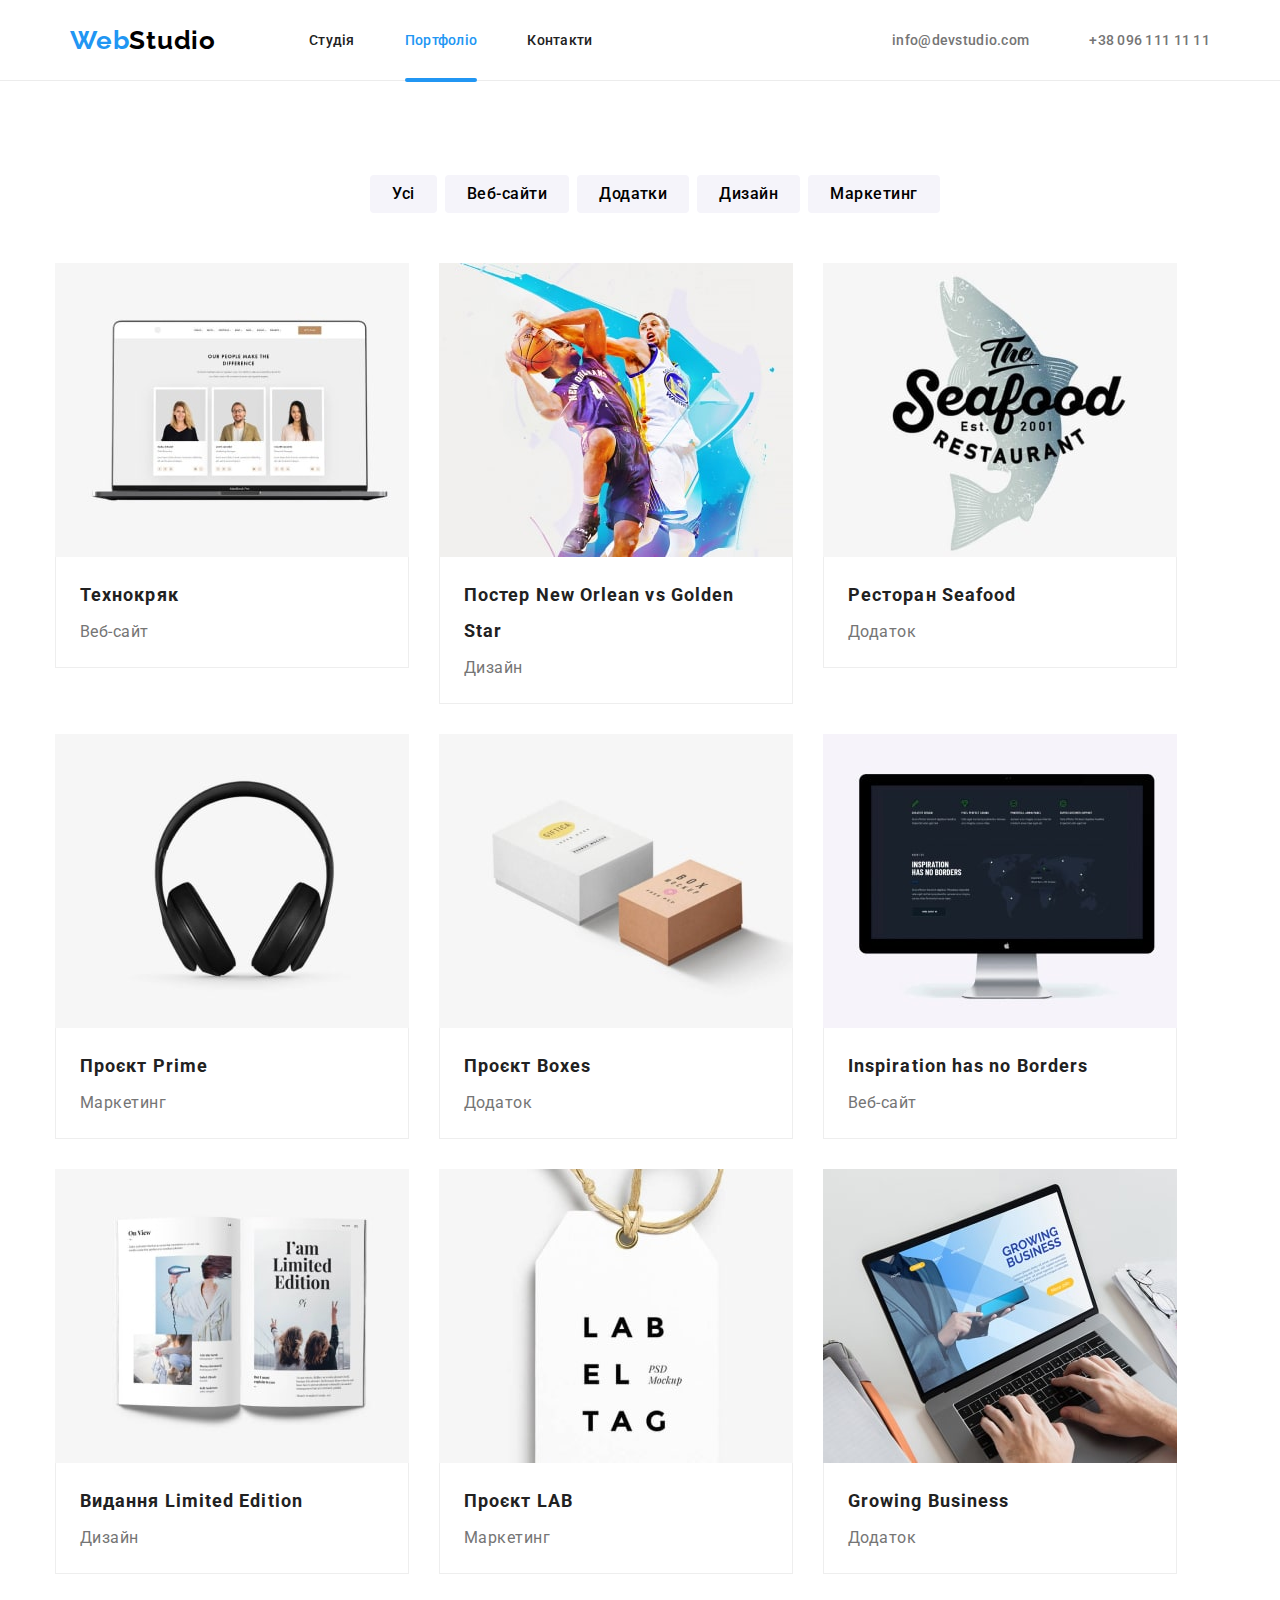
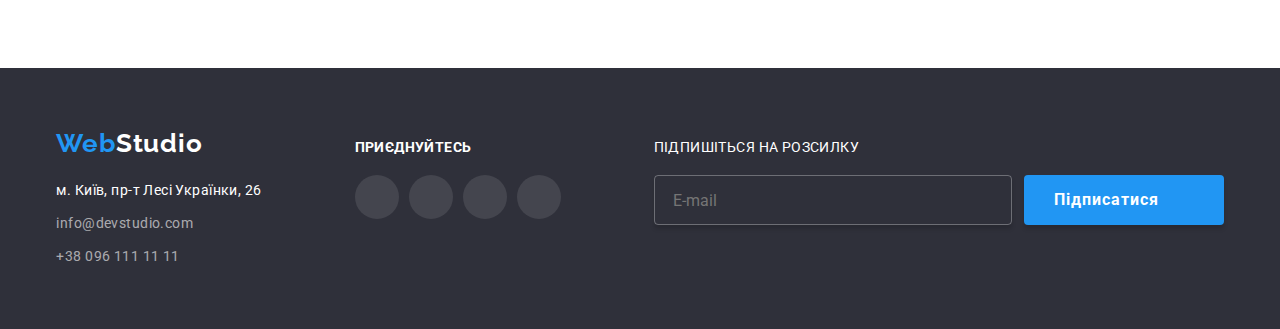
==== commit 1622de3d: "add comments to portfolio page" ====
--- a/potfolio.html
+++ b/potfolio.html
@@ -41,11 +41,63 @@
             </svg>+38 096 111 11 11</a>
         </li>
       </ul>
+      <!-- Мобільне меню  -->
+      <div class="mobile-menu__wrap">
+        <button type="button" class="mobile-menu__button--open" data-menu-open>
+          <svg width="40" height="40">
+            <use class="icon-menu" href="./images/icons.svg#icon-mobile-menu"></use>
+          </svg>
+        </button>
+        <div class="container mobile-menu__container is-hidden" data-menu>
+          <button type="button" class="mobile-menu__button--close" data-menu-close>
+            <svg width="40" height="40">
+              <use class="icon-menu" href="./images/icons.svg#icon-mobile-menu-close"></use>
+            </svg>
+          </button>
+          <ul class="mob-nav__list">
+            <li class="mob-nav__item"><a class="mob-nav__link mob-nav__link--current" href="./index.html">Студія</a>
+            </li>
+            <li class="mob-nav__item">
+              <a class="mob-nav__link" href="./potfolio.html">Портфоліо</a>
+            </li>
+            <li class="mob-nav__item"><a class="mob-nav__link" href="">Контакти</a></li>
+          </ul>
+          <div class="mob-contacts__wrap">
+            <ul class="mob-contacts">
+              <li class="mob-contacts__item">
+                <a class="mob-contacts__link--phone link" href="tel:+380961111111">
+                  +38 096 111 11 11</a>
+              </li>
+              <li class="mob-contacts__item">
+                <a class="mob-contacts__link--mail link" href="mailto:info@devstudio.com">
+                  info@devstudio.com</a>
+              </li>
+
+            </ul>
+            <ul class="mob-socials">
+              <li class="mob-socials__item">
+                <a href="#" class="mob-socials__link" target="_blank" rel="noopener noreferrer">Instagram</a>
+              </li>
+              <li class="mob-socials__item">
+                <a href="#" class="mob-socials__link" target="_blank" rel="noopener noreferrer">Twitter</a>
+              </li>
+              <li class="mob-socials__item">
+                <a href="#" class="mob-socials__link" target="_blank" rel="noopener noreferrer">Facebook</a>
+              </li>
+              <li class="mob-socials__item">
+                <a href="#" class="mob-socials__link" target="_blank" rel="noopener noreferrer">LinkedIn</a>
+              </li>
+            </ul>
+          </div>
+        </div>
+
+      </div>
     </div>
   </header>
   <main>
     <section class="portfolio">
       <div class="container">
+        <!-- меню- фільтр Портфоліо  -->
         <div class="nav-list__wrap">
           <h1 class="hide">Портфоліо</h1>
           <ul class="nav-list">
@@ -56,6 +108,7 @@
             <li><button class="btn" type="button">Маркетинг</button></li>
           </ul>
         </div>
+        <!-- Портфоліо з картками -->
         <ul class="portfolio-list">
           <li class="portfolio-item">
             <a class="portfolio-link" href="#" target="_blank" rel="noopener noreferrer">
@@ -91,7 +144,7 @@
               <div class="img-box">
                 <picture>
                   <source srcset="./images/portfolio/project-2-desk.jpg 1x,
-                  ./images/portfolio/project-2-desk.jpg 2x" media="(min-width: 1200px)">
+                  ./images/portfolio/project-2-desk@2x.jpg 2x" media="(min-width: 1200px)">
                   <source srcset="./images/portfolio/project-2-tab.jpg 1x,
                   ./images/portfolio/project-2-tab@2x.jpg 2x" media="(min-width: 768px)">
                   <source srcset="./images/portfolio/project-2-mob.jpg 1x,
@@ -143,7 +196,7 @@
               <div class="img-box">
                 <picture>
                   <source srcset="./images/portfolio/project-4-desk.jpg 1x,
-                                  ./images/portfolio/project-4-desk.jpg 2x" media="(min-width: 1200px)">
+                                  ./images/portfolio/project-4-desk@2x.jpg 2x" media="(min-width: 1200px)">
                   <source srcset="./images/portfolio/project-4-tab.jpg 1x,
                                   ./images/portfolio/project-4-tab@2x.jpg 2x" media="(min-width: 768px)">
                   <source srcset="./images/portfolio/project-4-mob.jpg 1x,
@@ -169,7 +222,7 @@
               <div class="img-box">
                 <picture>
                   <source srcset="./images/portfolio/project-5-desk.jpg 1x,
-                                  ./images/portfolio/project-5-desk.jpg 2x" media="(min-width: 1200px)">
+                                  ./images/portfolio/project-5-desk@2x.jpg 2x" media="(min-width: 1200px)">
                   <source srcset="./images/portfolio/project-5-tab.jpg 1x,
                                   ./images/portfolio/project-5-tab@2x.jpg 2x" media="(min-width: 768px)">
                   <source srcset="./images/portfolio/project-5-mob.jpg 1x,
@@ -195,7 +248,7 @@
               <div class="img-box">
                 <picture>
                   <source srcset="./images/portfolio/project-6-desk.jpg 1x,
-                                  ./images/portfolio/project-6-desk.jpg 2x" media="(min-width: 1200px)">
+                                  ./images/portfolio/project-6-desk@2x.jpg 2x" media="(min-width: 1200px)">
                   <source srcset="./images/portfolio/project-6-tab.jpg 1x,
                                   ./images/portfolio/project-6-tab@2x.jpg 2x" media="(min-width: 768px)">
                   <source srcset="./images/portfolio/project-6-mob.jpg 1x,
@@ -221,7 +274,7 @@
               <div class="img-box">
                 <picture>
                   <source srcset="./images/portfolio/project-7-desk.jpg 1x,
-                                  ./images/portfolio/project-7-desk.jpg 2x" media="(min-width: 1200px)">
+                                  ./images/portfolio/project-7-desk@2x.jpg 2x" media="(min-width: 1200px)">
                   <source srcset="./images/portfolio/project-7-tab.jpg 1x,
                                   ./images/portfolio/project-7-tab@2x.jpg 2x" media="(min-width: 768px)">
                   <source srcset="./images/portfolio/project-7-mob.jpg 1x,
@@ -247,7 +300,7 @@
               <div class="img-box">
                 <picture>
                   <source srcset="./images/portfolio/project-8-desk.jpg 1x,
-                                  ./images/portfolio/project-8-desk.jpg 2x" media="(min-width: 1200px)">
+                                  ./images/portfolio/project-8-desk@2x.jpg 2x" media="(min-width: 1200px)">
                   <source srcset="./images/portfolio/project-8-tab.jpg 1x,
                                   ./images/portfolio/project-8-tab@2x.jpg 2x" media="(min-width: 768px)">
                   <source srcset="./images/portfolio/project-8-mob.jpg 1x,
@@ -273,7 +326,7 @@
               <div class="img-box">
                 <picture>
                   <source srcset="./images/portfolio/project-9-desk.jpg 1x,
-                                  ./images/portfolio/project-9-desk.jpg 2x" media="(min-width: 1200px)">
+                                  ./images/portfolio/project-9-desk@2x.jpg 2x" media="(min-width: 1200px)">
                   <source srcset="./images/portfolio/project-9-tab.jpg 1x,
                                   ./images/portfolio/project-9-tab@2x.jpg 2x" media="(min-width: 768px)">
                   <source srcset="./images/portfolio/project-9-mob.jpg 1x,
@@ -298,6 +351,7 @@
       </div>
     </section>
   </main>
+  <!-- FOOTER  -->
   <footer>
     <div class="container footer-wrap">
       <div class="footer-address">
@@ -351,7 +405,7 @@
         </ul>
       </div>
       <!-- signup form  -->
-      <div>
+      <div class="signup-wrap">
         <p class="footer-subtitle">Підпишіться на розсилку</p>
         <form class="signup-field" name="signup-form">
           <input type="email" aria-label="email" class="signup-input" name="email" placeholder="E-mail">
@@ -364,6 +418,7 @@
       </div>
     </div>
   </footer>
+  <script src="./js/burger-menu.js"></script>
 </body>
 
 </html>